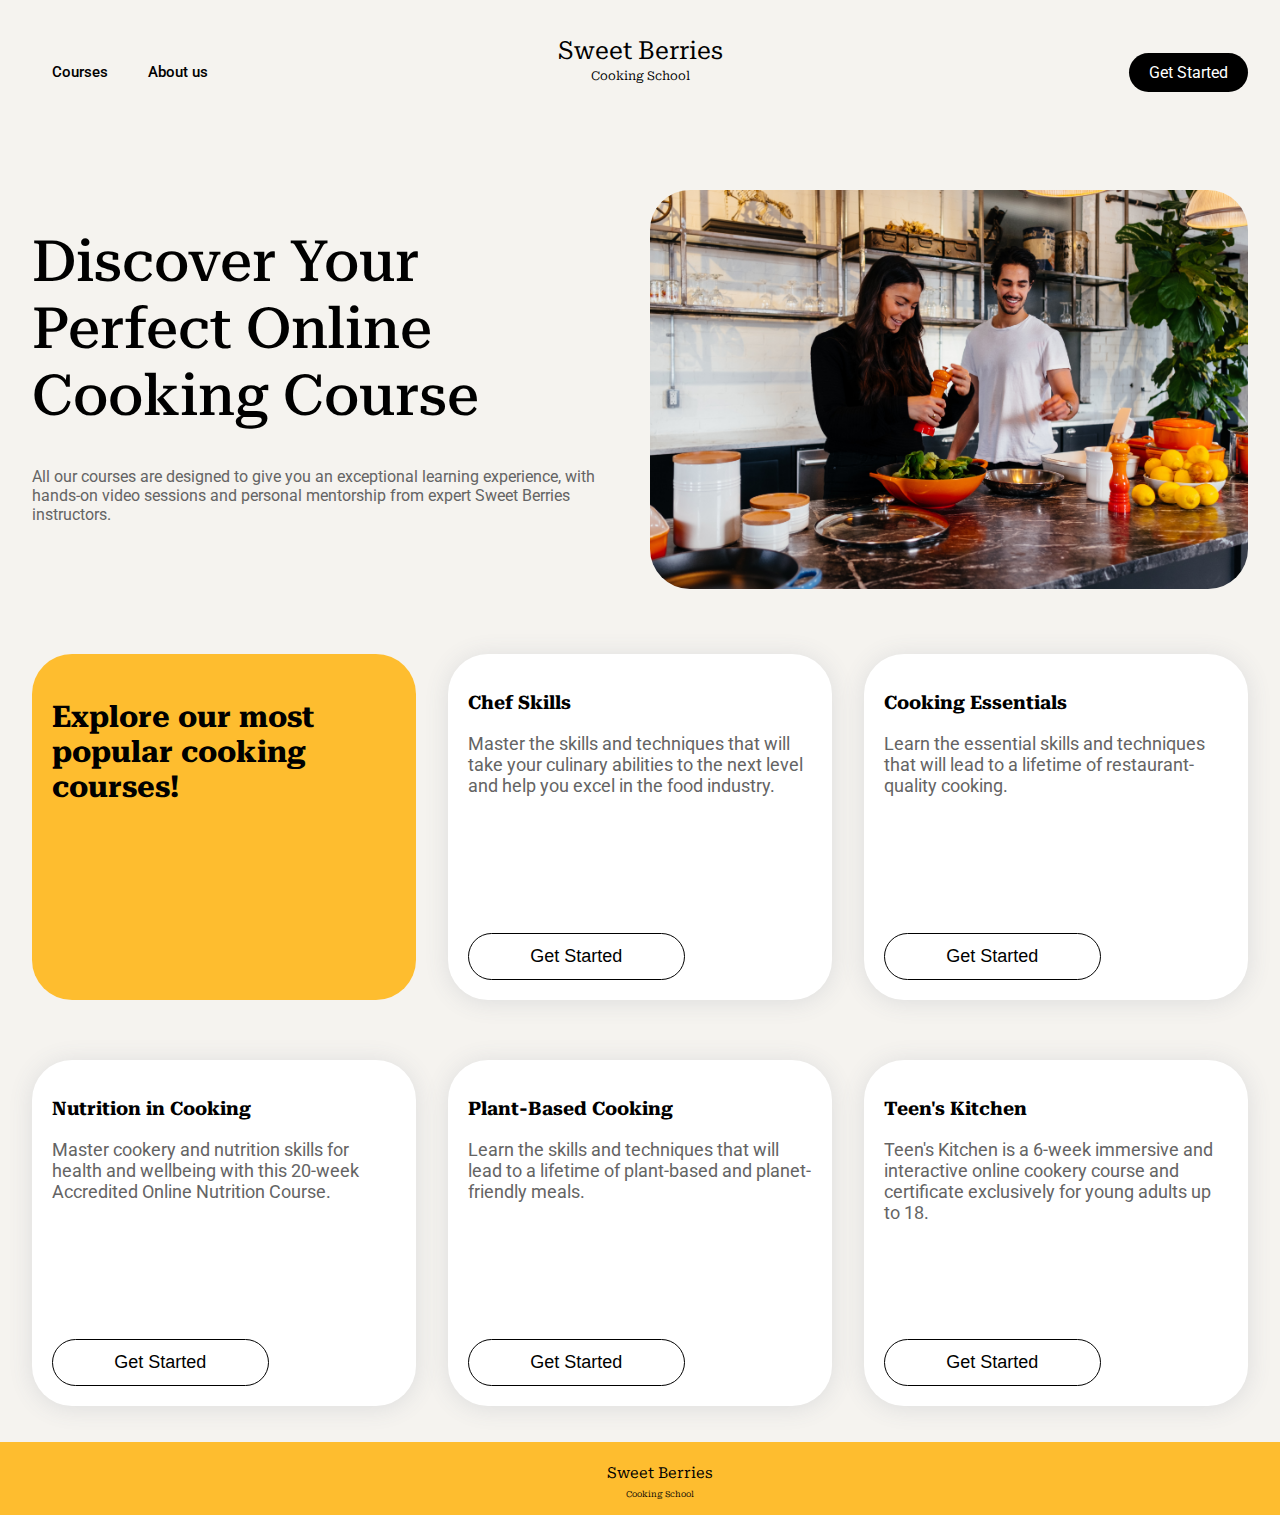
==== index.html @ 31d01e76 "Add files via upload" ====
<!DOCTYPE html>
<html>
<head>
  <meta charset="utf-8">
  <meta name="viewport" content="width=device-width">
  <link rel="preconnect" href="https://fonts.googleapis.com"><link rel="preconnect" href="https://fonts.gstatic.com" crossorigin><link href="https://fonts.googleapis.com/css2?family=Roboto:wght@400;500&display=swap" rel="stylesheet">
  <link rel="preconnect" href="https://fonts.googleapis.com"><link rel="preconnect" href="https://fonts.gstatic.com" crossorigin><link href="https://fonts.googleapis.com/css2?family=Roboto+Serif:opsz,wght@8..144,500;8..144,700&display=swap" rel="stylesheet">
  <title>Sweet Berries Cooking School</title>
  <link href="style.css" rel="stylesheet" type="text/css" />
</head>

<body>
  <section>
    <nav class="nav-bar-container">
      <ul class="nav-bar-left">
        <li><a href="index-2.html">Courses</a></li>
        <li><a href="index.html">About us</a></li>
      </ul>
      <ul class="nav-bar-mid">
        <li><a href="index.html" style="font-size: 25px;">Sweet Berries</a></li>
        <li><a href="index.html" style="font-size: 12px;">Cooking School</a></li>
      </ul>
      
      <div class="nav-bar-right" id="navBar">
        <img class="mobile-btn close-btn" src="assets/close-menu.png" onclick="hideMenu()"/>
        <ul>
          <li><a href="index-2.html" class="mobile-menu-btn">Courses</a></li>
          <li><a href="index.html" class="mobile-menu-btn">About us</a></li>
          <li><a href="index-2.html" id="get-started-btn">Get Started</a></li>
        </ul>
      </div>
    </nav>
    <img class="mobile-btn menu-btn" src="assets/menu.png" onclick="showMenu()"/>
    <header>
      <div class="heading">
        <h1>Discover Your Perfect Online Cooking Course</h1>
        <p>All our courses are designed to give you an exceptional learning experience, with hands-on video sessions and personal mentorship from expert Sweet Berries instructors.</p>
      </div>
      <div class="banner-img"><img src="assets/banner.jpg"/></div>
    </header>
    <main>
      <div class="non-class-info">
        <h2>Explore our most popular cooking courses!</h2>
      </div>
      <div class="class-info">
        <div class="class-desc">
          <h3>Chef Skills</h3>
          <p>Master the skills and techniques that will take your culinary abilities to the next level and help you excel in the food industry.</p>
        </div>
        <button href="index-2.html" class="course-get-started-btn">Get Started</button>
      </div>
      <div class="class-info">
        <div class="class-desc">
          <h3>Cooking Essentials</h3>
          <p>Learn the essential skills and techniques that will lead to a lifetime of restaurant-quality cooking.</p>
        </div>
        <button href="index-2.html" class="course-get-started-btn">Get Started</button>
      </div>
      <div class="class-info">
        <div class="class-desc">
          <h3>Nutrition in Cooking</h3>
          <p>Master cookery and nutrition skills for health and wellbeing with this 20-week Accredited Online Nutrition Course.</p>
        </div>
        <button href="index-2.html" class="course-get-started-btn">Get Started</button>
      </div>
      <div class="class-info">
        <div class="class-desc">
          <h3>Plant-Based Cooking</h3>
          <p>Learn the skills and techniques that will lead to a lifetime of plant-based and planet-friendly meals.</p>
        </div>
        <button href="index-2.html" class="course-get-started-btn">Get Started</button>
      </div>
      <div class="class-info">
        <div class="class-desc">
          <h3>Teen's Kitchen</h3>
          <p>Teen's Kitchen is a 6-week immersive and interactive online cookery course and certificate exclusively for young adults up to 18.</p>
        </div>
        <button href="index-2.html" class="course-get-started-btn">Get Started</button>
      </div>
    </main>
  </section>
  <footer>
    <ul class="footer-logo">
        <li><a href="index.html" style="font-size: 15px;">Sweet Berries</a></li>
        <li><a href="index.html" style="font-size: 8px;">Cooking School</a></li>
      </ul>
  </footer>
  <script src="script.js"></script>

  <script src="https://replit.com/public/js/replit-badge.js" theme="blue" defer></script>
</body>

</html>
---- style.css ----
html, body {
  margin: 0;
  padding: 0;
  font-family: 'Roboto', serif;
  background: #F5F3EF;
}

section {
  width: 95%;
  margin: 0 auto;
}

.mobile-btn {
  display: none;
}

.mobile-menu-btn {
  display: none;
}

.nav-bar-mid, 
h1, h2, h3, footer {
  font-family: 'Roboto Serif', serif;
}

p {
  color: #646464;
}

.nav-bar-container {
  display: flex;
  justify-content: space-between;
  margin-top: 20px;
  text-align: center;
}

.nav-bar-left {
  display: flex;
  align-items: center;
  padding: 0;
  width: 30%;
  font-weight: 500;
}
.nav-bar-left li{
  list-style: none;
  display: inline-block;
  font-size: 15px;
  padding: 0 20px;
}

.nav-bar-left li::after {
    content: '';
    width: 0;
    height: 2px;
    background: #FEBD2F;
    display: block;
    margin: auto;
    transition: 0.2s;
}

.nav-bar-left li:hover::after {
  width: 100%;
}

.nav-bar-mid {
  padding: 0;
}

.nav-bar-mid li,
.nav-bar-right ul li{
  list-style: none;
}

.nav-bar-right {
  margin: 27px 0;
  width: 30%;
  text-align: right;
}

.nav-bar-container a {
  text-decoration: none;
  color: black;
}

#get-started-btn {
  color: white;
  background-color: black;
  padding: 10px 20px;
  border-radius: 40px;
  transition: 0.2s;
}

#get-started-btn:hover {
  background-color: #FEBD2F;
  color: black;
}

header {
  display: flex;
  margin: 65px 0;
  gap:0 20px;
}

.banner-img {
  display: flex;
  width: 50%;
}

.banner-img img {
  width: 100%;
  align-self: center;
  border-radius: 40px;
}

.heading {
  width: 50%;
}

.heading h1 {
  font-weight: 500;
  font-size: 57px;
}

.heading p {
  font-weight: 400;
}

main {
  display: grid;
  gap: 60px 32px;
  grid-template-columns: repeat(3, 1fr);
}

.class-info,
.non-class-info{
  border-radius: 40px;
  height: 34vh;
  padding: 20px;
}

.non-class-info{
  background-color: #FEBD2F;
  font-weight: 500;
  font-size: 20px;
}

.class-info {
  background-color: white;
  display: flex;
  flex-direction: column;  
  justify-content: space-between;
  box-shadow:0 2px 24px 0 rgb(220, 220, 220);
}

.class-info h3 {
  font-weight: 700;
}

.class-info p {
  font-weight: 400;
  font-size: 18px;
}

.class-info a {
  text-decoration: none;
  color: black;
  border: 1px solid black;
  width: 33%;
  padding: 10px 22px;
  border-radius: 40px;
}

.class-info button {
  text-decoration: none;
  color: black;
  border: 1px solid black;
  width: 63%;
  padding: 12px 22px;
  border-radius: 40px;
  font-size: 18px;
  background-color: white;
}

footer {
  text-align: center;
  background-color: #FEBD2F;
  padding: 5px 0px;
  margin: 36px 0 0;
  height: 7vh;
}

footer ul li{
  list-style: none;
}

footer a {
  text-decoration: none;
  color: black;
}

@media screen and (max-width: 900px) {
  main {
    grid-template-columns: repeat(2, 1fr);
  }

  header {
    flex-direction: column;
    gap: 40px;
    text-align: center;
  }

  .heading,
  .banner-img {
    width: 100%;
  }

  .heading h1 {
    font-size: 50px;
  }

  .heading p {
    font-size: 18px;
  }
}

@media screen and (max-width: 600px) {

  .nav-bar-left {
    display: none;
  }

  .nav-bar-mid {
    width: 64%;
    margin-right: 0;
}

  .mobile-btn {
    display: block;
  }
  
  .mobile-menu-btn {
    display: inline-block;
  }

  .nav-bar-right{
    position: absolute;
    color: black;
    background: #FEBD2F;
    font-size: 20px;
    margin: 0;
    border-radius: 40px 0 0 40px;
    height: 100vh;
    width: 50%;
    top: -1000px;
    right: 0;
    text-align: left;
    z-index: 2;
  }

  .nav-bar-right ul li{
    margin: 30px 0;
  }

  .close-btn {
    margin: 10px;
    width: 35px;
    height: 35px;
  }

  .menu-btn {
    position: absolute;
    top: 30px;
    right: 40px;
    width: 35px;
    height: 35px;
  }

  #get-started-btn {
    font-size: 15px;
    padding: 10px 12px;
  }

  header {
    margin: 10px 0 80px;
  }
  
  .heading h1 {
    font-size: 40px;
  }

  .non-class-info {
    height: 24vh;
}
  
  main {
    grid-template-columns: 1fr;
  }

  
}
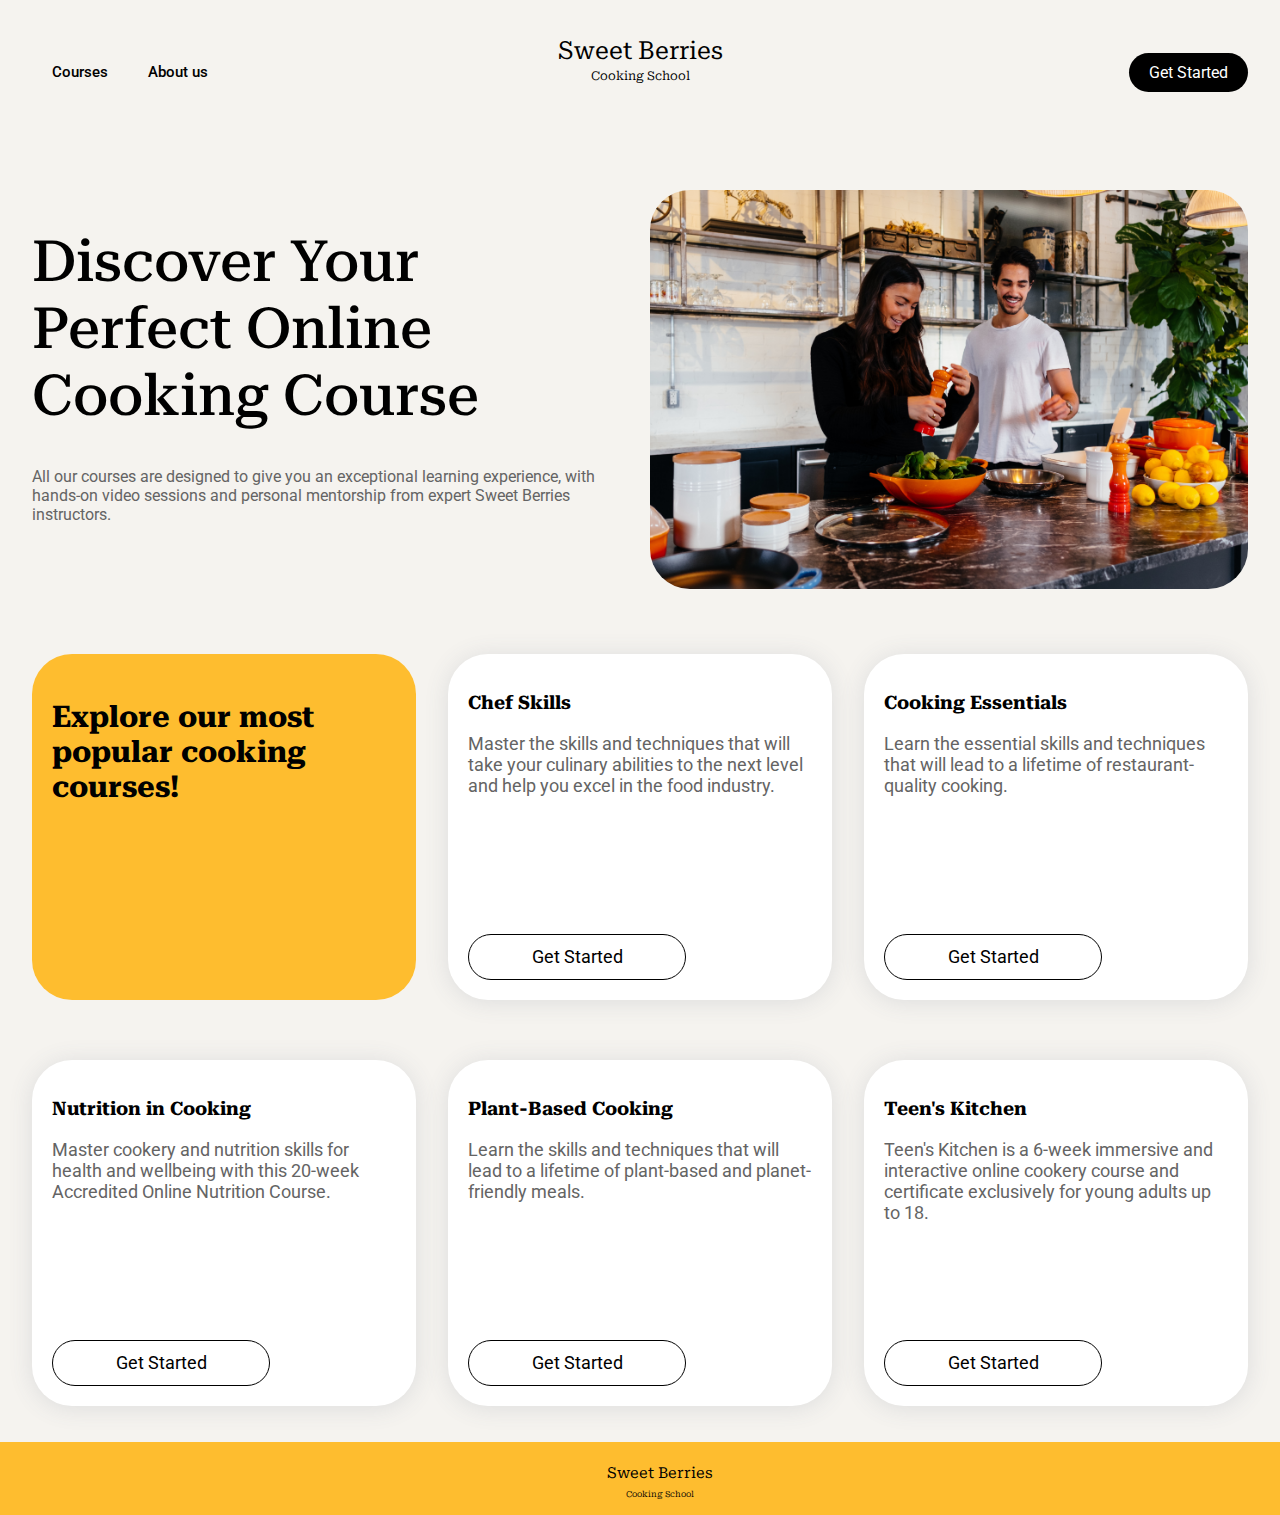
==== commit f9138969: "Add files via upload" ====
--- a/index.html
+++ b/index.html
@@ -47,35 +47,35 @@
           <h3>Chef Skills</h3>
           <p>Master the skills and techniques that will take your culinary abilities to the next level and help you excel in the food industry.</p>
         </div>
-        <button href="index-2.html" class="course-get-started-btn">Get Started</button>
+        <a href="index-2.html" class="course-get-started-btn">Get Started</a>
       </div>
       <div class="class-info">
         <div class="class-desc">
           <h3>Cooking Essentials</h3>
           <p>Learn the essential skills and techniques that will lead to a lifetime of restaurant-quality cooking.</p>
         </div>
-        <button href="index-2.html" class="course-get-started-btn">Get Started</button>
+        <a href="index-2.html" class="course-get-started-btn">Get Started</a>
       </div>
       <div class="class-info">
         <div class="class-desc">
           <h3>Nutrition in Cooking</h3>
           <p>Master cookery and nutrition skills for health and wellbeing with this 20-week Accredited Online Nutrition Course.</p>
         </div>
-        <button href="index-2.html" class="course-get-started-btn">Get Started</button>
+        <a href="index-2.html" class="course-get-started-btn">Get Started</a>
       </div>
       <div class="class-info">
         <div class="class-desc">
           <h3>Plant-Based Cooking</h3>
           <p>Learn the skills and techniques that will lead to a lifetime of plant-based and planet-friendly meals.</p>
         </div>
-        <button href="index-2.html" class="course-get-started-btn">Get Started</button>
+        <a href="index-2.html" class="course-get-started-btn">Get Started</a>
       </div>
       <div class="class-info">
         <div class="class-desc">
           <h3>Teen's Kitchen</h3>
           <p>Teen's Kitchen is a 6-week immersive and interactive online cookery course and certificate exclusively for young adults up to 18.</p>
         </div>
-        <button href="index-2.html" class="course-get-started-btn">Get Started</button>
+        <a href="index-2.html" class="course-get-started-btn">Get Started</a>
       </div>
     </main>
   </section>
--- a/style.css
+++ b/style.css
@@ -163,22 +163,20 @@
 
 .class-info a {
   text-decoration: none;
+  text-align: center;
   color: black;
   border: 1px solid black;
-  width: 33%;
-  padding: 10px 22px;
-  border-radius: 40px;
-}
-
-.class-info button {
-  text-decoration: none;
-  color: black;
-  border: 1px solid black;
-  width: 63%;
+  width: 50%;
   padding: 12px 22px;
   border-radius: 40px;
-  font-size: 18px;
+  font-size: 1.1rem;
   background-color: white;
+  transition: 0.3s;
+}
+
+.class-info a:hover {
+  background-color: #FEBD2F;
+  border: solid 1px #FEBD2F;
 }
 
 footer {
